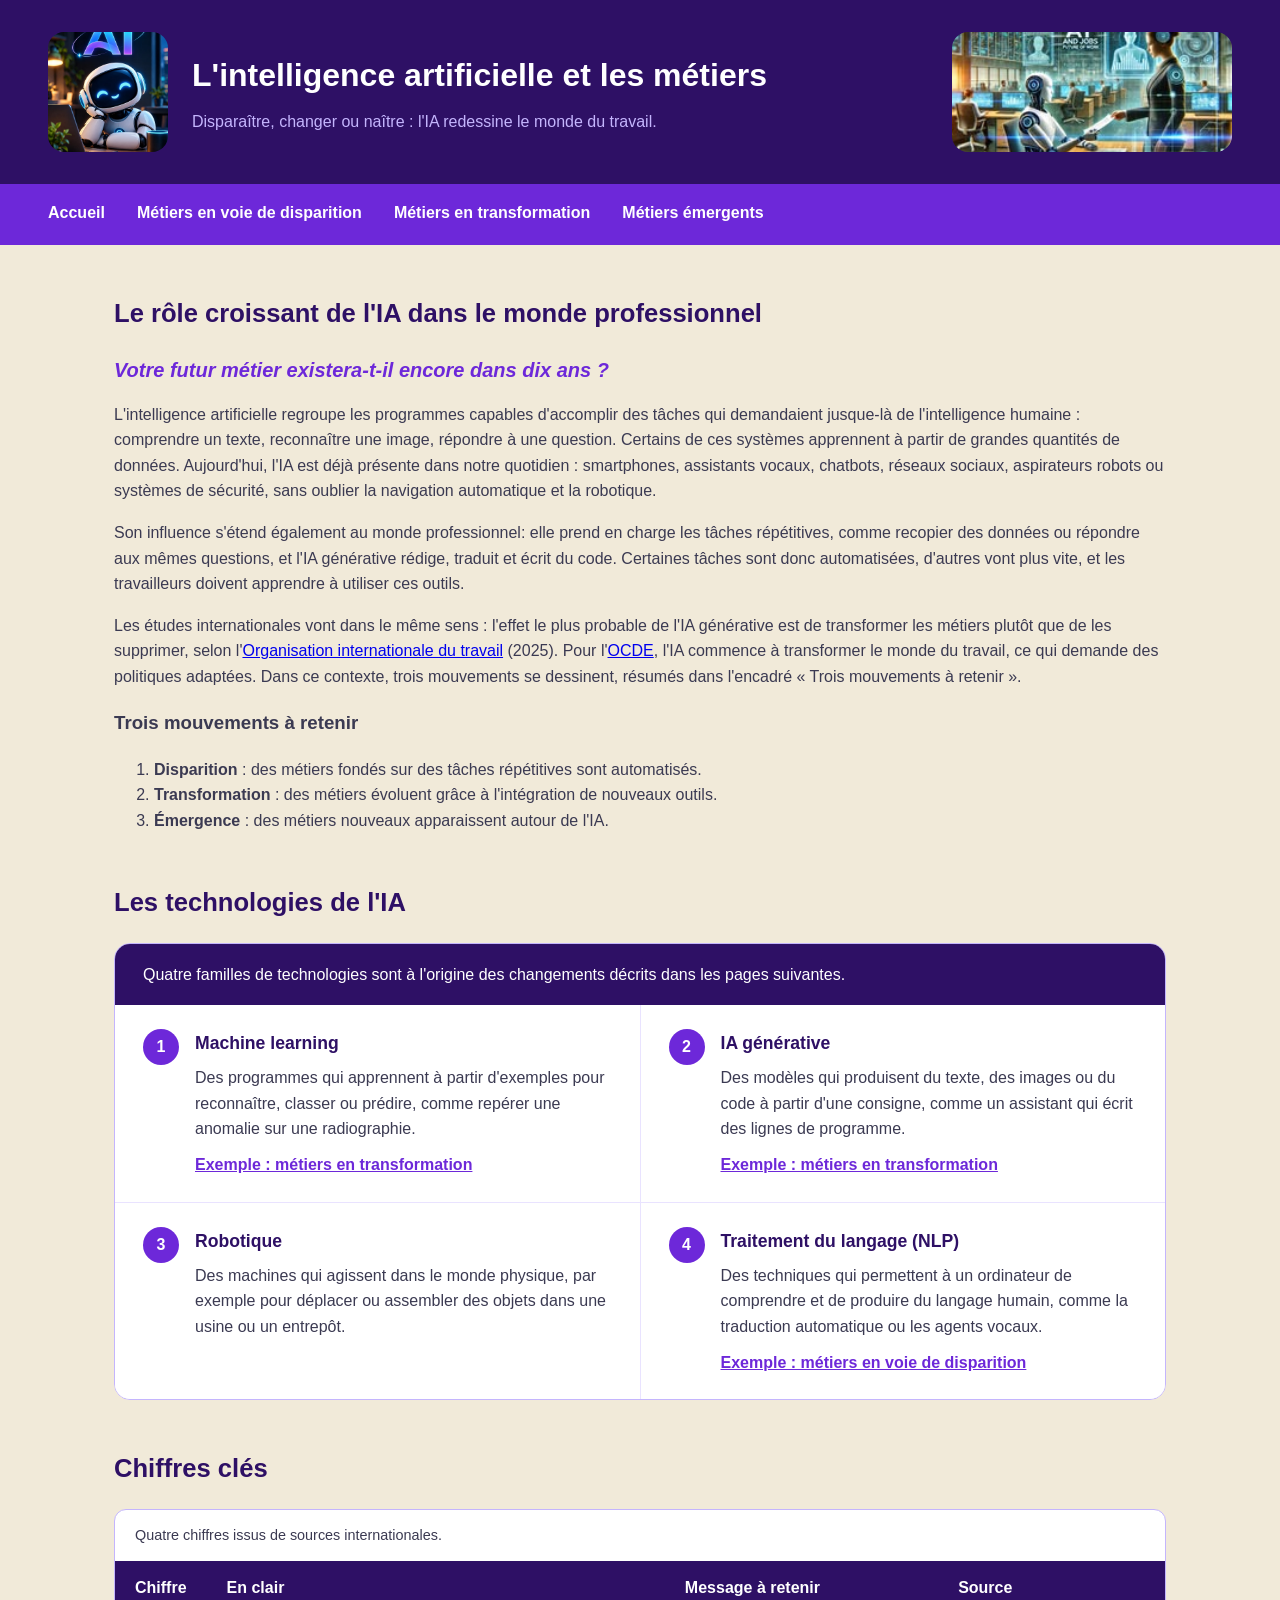
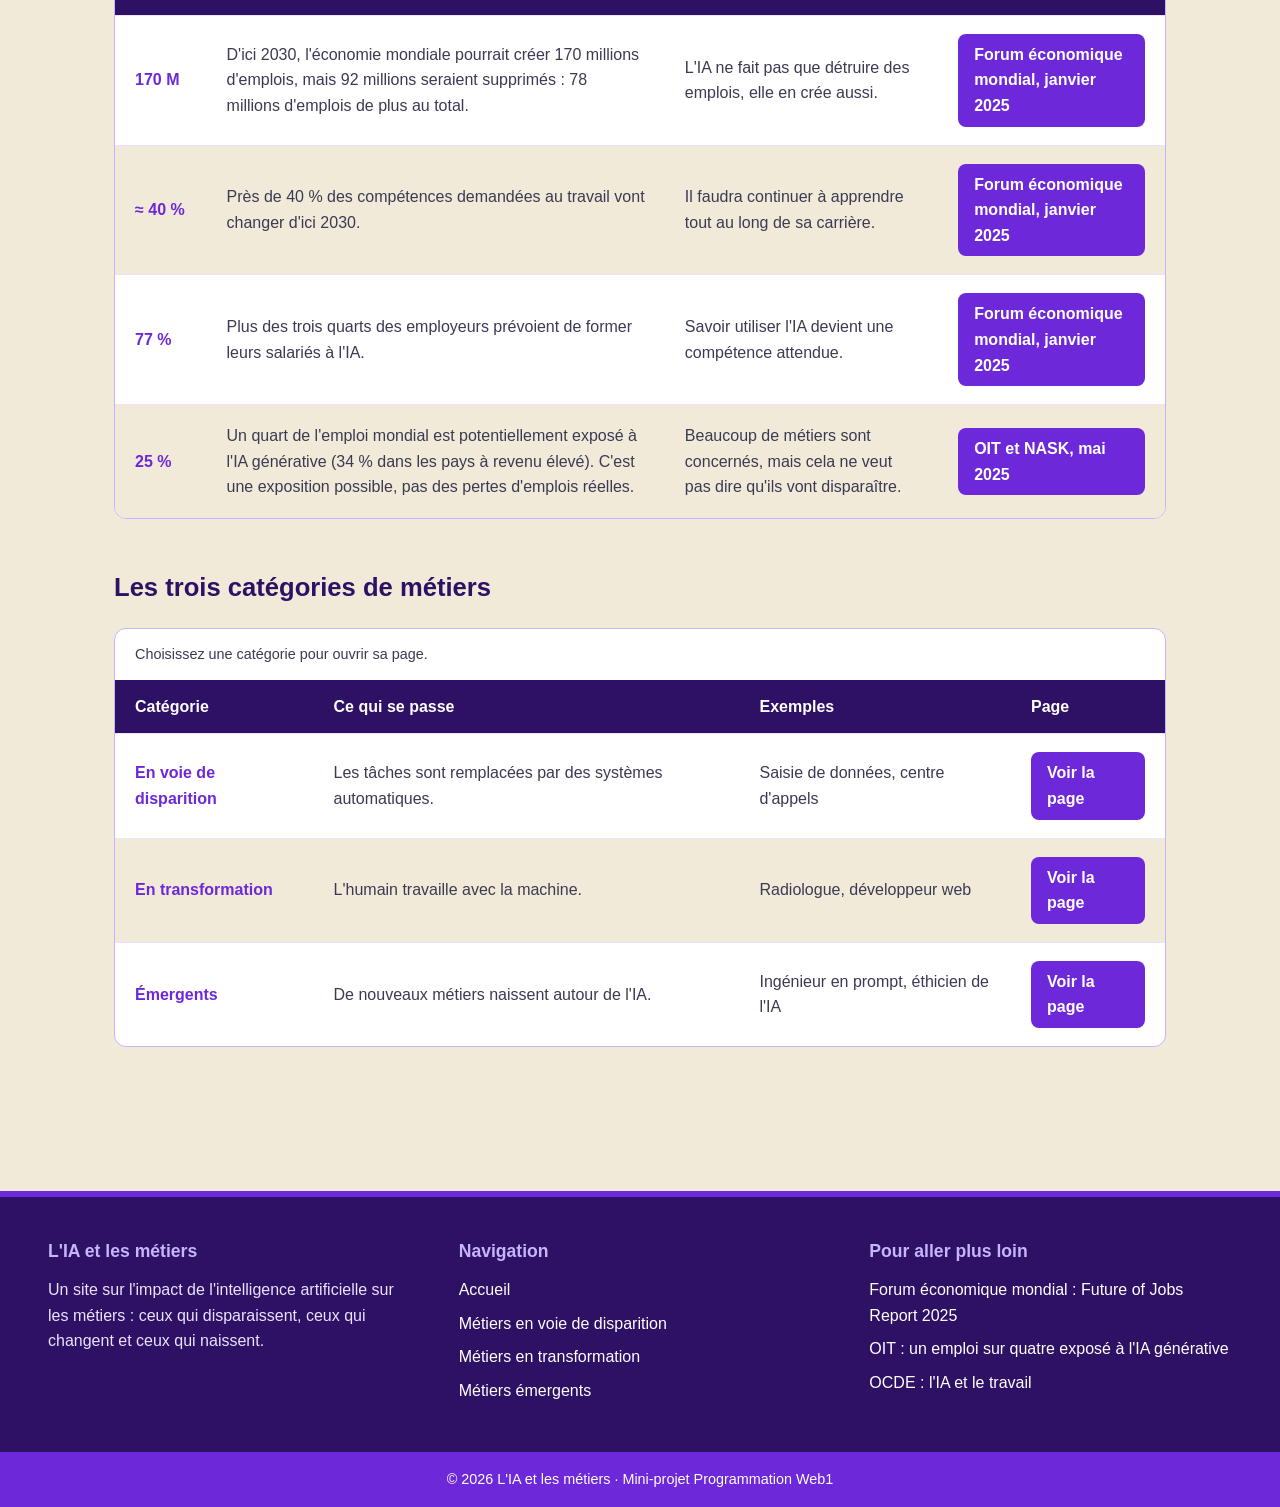
==== index.html @ a8655a33 "Pages disparition et transformation, index, CSS, images" ====
<!DOCTYPE html>
<html lang="fr">
<head>
  <meta charset="UTF-8">
  <meta name="description" content="Découvrez comment l'intelligence artificielle transforme le monde du travail : métiers menacés, métiers en évolution et nouvelles professions.">
  <meta name="viewport" content="width=device-width, initial-scale=1.0">
  <title>L'IA et les métiers</title>
  <link rel="stylesheet" href="css/accueil.css">
</head>
<body>

  <header>

    <img src="images/Next Century Gadget Concept _ The Future of AI Technology.jpeg" alt="Logo du site">
   <div>
      <h1>L'intelligence artificielle et les métiers</h1>
      <p>Disparaître, changer ou naître : l'IA redessine le monde du travail.</p>
    </div>
    <img src="images/banniere.jpeg" alt="Bannière illustrant l'IA dans le monde du travail"> 
  </header>

  <nav>
    <a href="index.html">Accueil</a>
    <a href="metiers-disparition.html">Métiers en voie de disparition</a>
    <a href="metiers-transformation.html">Métiers en transformation</a>
    <a href="metiers-emergents.html">Métiers émergents</a>
  </nav>

  <main>

    <section id="role-ia">
            <article>
        <h2>Le rôle croissant de l'IA dans le monde professionnel</h2>
        <p class="sous-titre">Votre futur métier existera-t-il encore dans dix ans ?</p>
        <p>
          L'intelligence artificielle regroupe les programmes capables d'accomplir des tâches
          qui demandaient jusque-là de l'intelligence humaine : comprendre un texte, reconnaître
          une image, répondre à une question. Certains de ces systèmes apprennent à partir de grandes quantités de données.
          Aujourd'hui, l'IA est déjà présente dans notre quotidien :
          smartphones, assistants vocaux, chatbots, réseaux sociaux, aspirateurs robots ou
          systèmes de sécurité, sans oublier la navigation automatique et la robotique.
        </p>
        <p>
          Son influence s'étend également au monde professionnel: elle prend en charge les tâches répétitives,
          comme recopier des données ou répondre aux mêmes questions, et l'IA générative rédige,
          traduit et écrit du code. Certaines tâches sont donc automatisées, d'autres vont plus
          vite, et les travailleurs doivent apprendre à utiliser ces outils.
        </p>
        <p>
          Les études internationales vont dans le même sens : l'effet le plus probable de l'IA
          générative est de transformer les métiers plutôt que de les supprimer, selon
          l'<a href="https://www.ilo.org/resource/news/one-four-jobs-risk-being-transformed-genai-new-ilo%E2%80%93nask-global-index-shows" target="_blank" rel="noopener">Organisation internationale du travail</a>
          (2025). Pour l'<a href="https://www.oecd.org/en/topics/ai-and-work.html" target="_blank" rel="noopener">OCDE</a>,
          l'IA commence à transformer le monde du travail, ce qui demande des politiques adaptées.
          Dans ce contexte, trois mouvements se dessinent, résumés dans l'encadré « Trois
          mouvements à retenir ».
        </p>
      </article>
      
      <aside>
        <h3>Trois mouvements à retenir</h3>
        <ol>
          <li><strong>Disparition</strong> : des métiers fondés sur des tâches répétitives sont automatisés.</li>
          <li><strong>Transformation</strong> : des métiers évoluent grâce à l'intégration de nouveaux outils.</li>
          <li><strong>Émergence</strong> : des métiers nouveaux apparaissent autour de l'IA.</li>
        </ol>
      </aside>
    </section>


        <section id="technologies">
      <h2>Les technologies de l'IA</h2>
      <div class="bloc-technologies">
        <p class="intro-technologies">Quatre familles de technologies sont à l'origine des changements décrits dans les pages suivantes.</p>
        <ul class="technologies">
          <li>
            <span class="numero">1</span>
            <div>
              <h3>Machine learning</h3>
              <p>Des programmes qui apprennent à partir d'exemples pour reconnaître, classer ou prédire, comme repérer une anomalie sur une radiographie.</p>
              <a href="metiers-transformation.html">Exemple : métiers en transformation</a>
            </div>
          </li>
          <li>
            <span class="numero">2</span>
            <div>
              <h3>IA générative</h3>
              <p>Des modèles qui produisent du texte, des images ou du code à partir d'une consigne, comme un assistant qui écrit des lignes de programme.</p>
              <a href="metiers-transformation.html">Exemple : métiers en transformation</a>
            </div>
          </li>
          <li>
            <span class="numero">3</span>
            <div>
              <h3>Robotique</h3>
              <p>Des machines qui agissent dans le monde physique, par exemple pour déplacer ou assembler des objets dans une usine ou un entrepôt.</p>
            </div>
          </li>
          <li>
            <span class="numero">4</span>
            <div>
              <h3>Traitement du langage (NLP)</h3>
              <p>Des techniques qui permettent à un ordinateur de comprendre et de produire du langage humain, comme la traduction automatique ou les agents vocaux.</p>
              <a href="metiers-disparition.html">Exemple : métiers en voie de disparition</a>
            </div>
          </li>
        </ul>
      </div>
    </section>

    <section id="chiffres">
      <h2>Chiffres clés</h2>
      <div class="tableau-conteneur">
        <table class="tableau-chiffres">
          <caption>Quatre chiffres issus de sources internationales.</caption>
          <thead>
            <tr>
              <th scope="col">Chiffre</th>
              <th scope="col">En clair</th>
              <th scope="col">Message à retenir</th>
              <th scope="col">Source</th>
            </tr>
          </thead>
          <tbody>
            <tr>
              <th scope="row">170 M</th>
              <td>D'ici 2030, l'économie mondiale pourrait créer 170 millions d'emplois, mais 92 millions seraient supprimés : 78 millions d'emplois de plus au total.</td>
              <td>L'IA ne fait pas que détruire des emplois, elle en crée aussi.</td>
              <td><a href="https://www.weforum.org/press/2025/01/future-of-jobs-report-2025-78-million-new-job-opportunities-by-2030-but-urgent-upskilling-needed-to-prepare-workforces/" target="_blank" rel="noopener">Forum économique mondial, janvier 2025</a></td>
            </tr>
            <tr>
              <th scope="row">≈ 40 %</th>
              <td>Près de 40 % des compétences demandées au travail vont changer d'ici 2030.</td>
              <td>Il faudra continuer à apprendre tout au long de sa carrière.</td>
              <td><a href="https://www.weforum.org/press/2025/01/future-of-jobs-report-2025-78-million-new-job-opportunities-by-2030-but-urgent-upskilling-needed-to-prepare-workforces/" target="_blank" rel="noopener">Forum économique mondial, janvier 2025</a></td>
            </tr>
            <tr>
              <th scope="row">77 %</th>
              <td>Plus des trois quarts des employeurs prévoient de former leurs salariés à l'IA.</td>
              <td>Savoir utiliser l'IA devient une compétence attendue.</td>
              <td><a href="https://www.weforum.org/press/2025/01/future-of-jobs-report-2025-78-million-new-job-opportunities-by-2030-but-urgent-upskilling-needed-to-prepare-workforces/" target="_blank" rel="noopener">Forum économique mondial, janvier 2025</a></td>
            </tr>
            <tr>
              <th scope="row">25 %</th>
              <td>Un quart de l'emploi mondial est potentiellement exposé à l'IA générative (34 % dans les pays à revenu élevé). C'est une exposition possible, pas des pertes d'emplois réelles.</td>
              <td>Beaucoup de métiers sont concernés, mais cela ne veut pas dire qu'ils vont disparaître.</td>
              <td><a href="https://www.ilo.org/resource/news/one-four-jobs-risk-being-transformed-genai-new-ilo%E2%80%93nask-global-index-shows" target="_blank" rel="noopener">OIT et NASK, mai 2025</a></td>
            </tr>
          </tbody>
        </table>
      </div>
    </section>

    <section id="categories">
      <h2>Les trois catégories de métiers</h2>
      <div class="tableau-conteneur">
        <table>
          <caption>Choisissez une catégorie pour ouvrir sa page.</caption>
          <thead>
            <tr>
              <th scope="col">Catégorie</th>
              <th scope="col">Ce qui se passe</th>
              <th scope="col">Exemples</th>
              <th scope="col">Page</th>
            </tr>
          </thead>
          <tbody>
            <tr>
              <th scope="row">En voie de disparition</th>
              <td>Les tâches sont remplacées par des systèmes automatiques.</td>
              <td>Saisie de données, centre d'appels</td>
              <td><a href="metiers-disparition.html">Voir la page</a></td>
            </tr>
            <tr>
              <th scope="row">En transformation</th>
              <td>L'humain travaille avec la machine.</td>
              <td>Radiologue, développeur web</td>
              <td><a href="metiers-transformation.html">Voir la page</a></td>
            </tr>
            <tr>
              <th scope="row">Émergents</th>
              <td>De nouveaux métiers naissent autour de l'IA.</td>
              <td>Ingénieur en prompt, éthicien de l'IA</td>
              <td><a href="metiers-emergents.html">Voir la page</a></td>
            </tr>
          </tbody>
        </table>
      </div>
    </section>

  </main>

  <footer>
    <div class="footer-contenu">

      <div class="footer-bloc">
        <h3>L'IA et les métiers</h3>
        <p>Un site sur l'impact de l'intelligence artificielle sur les métiers : ceux qui disparaissent, ceux qui changent et ceux qui naissent.</p>
      </div>

      <div class="footer-bloc">
        <h3>Navigation</h3>
        <ul>
          <li><a href="index.html">Accueil</a></li>
          <li><a href="metiers-disparition.html">Métiers en voie de disparition</a></li>
          <li><a href="metiers-transformation.html">Métiers en transformation</a></li>
          <li><a href="metiers-emergents.html">Métiers émergents</a></li>
        </ul>
      </div>

      <div class="footer-bloc">
        <h3>Pour aller plus loin</h3>
        <ul>
          <li><a href="https://www.weforum.org/press/2025/01/future-of-jobs-report-2025-78-million-new-job-opportunities-by-2030-but-urgent-upskilling-needed-to-prepare-workforces/" target="_blank" rel="noopener">Forum économique mondial : Future of Jobs Report 2025</a></li>
          <li><a href="https://www.ilo.org/resource/news/one-four-jobs-risk-being-transformed-genai-new-ilo%E2%80%93nask-global-index-shows" target="_blank" rel="noopener">OIT : un emploi sur quatre exposé à l'IA générative</a></li>
          <li><a href="https://www.oecd.org/en/topics/ai-and-work.html" target="_blank" rel="noopener">OCDE : l'IA et le travail</a></li>
        </ul>
      </div>

    </div>

    <div class="footer-bas">
      <p>© 2026 L'IA et les métiers · Mini-projet Programmation Web1</p>
    </div>
  </footer>

</body>
</html>
---- css/accueil.css ----
:root {
  --fond: #f1ead9;
  --encre: #2E1065;
  --principale: #6D28D9;
  --clair: #C4B5FD;
  --texte: #3B3A52;
}

* {
  box-sizing: border-box;
}

body {
  margin: 0;
  font-family: Arial, sans-serif;
  line-height: 1.6;
  background: var(--fond);
  color: var(--texte);
}

header {
  display: flex;
  flex-wrap: wrap;
  align-items: center;
  justify-content: space-between;
  gap: 24px;
  padding: 32px 48px;
  background: var(--encre);
  color: #ffffff;
}

header div {
  flex: 1 1 320px;
}

header h1 {
  margin: 0 0 8px;
  font-size: 2rem;
}

header p {
  margin: 0;
  color: var(--clair);
}

/* header img:first-child {
  width: 64px;
  height: 64px;
} */

header img:first-child {
  width: 120px;
  height: 120px;
  object-fit: cover;
  border-radius: 16px;
}

header img:last-child {
  width: 280px;
  max-width: 100%;
  height: 120px;
  object-fit: cover;
  border-radius: 16px;
}

nav {
  display: flex;
  flex-wrap: wrap;
  gap: 8px 32px;
  padding: 0 48px;
  background: var(--principale);
}

nav a {
  padding: 16px 0;
  color: #ffffff;
  text-decoration: none;
  font-weight: bold;
  border-bottom: 3px solid transparent;
}

nav a:hover {
  border-bottom-color: #ffffff;
}

footer {
  margin-top: 48px;
  background: var(--encre);
  color: #ffffff;
  border-top: 6px solid var(--principale);
}

.footer-contenu {
  display: flex;
  flex-wrap: wrap;
  gap: 32px 48px;
  padding: 40px 48px;
}

.footer-bloc {
  flex: 1 1 240px;
}

footer h3 {
  margin: 0 0 12px;
  font-size: 1.1rem;
  color: var(--clair);
}

footer p {
  margin: 0;
  color: #e9e3ff;
}

footer ul {
  margin: 0;
  padding: 0;
  list-style: none;
}

footer li {
  margin-bottom: 8px;
}

footer a {
  color: #ffffff;
  text-decoration: none;
}

footer a:hover {
  color: var(--clair);
  text-decoration: underline;
}

.footer-bas {
  padding: 16px 48px;
  background: var(--principale);
  text-align: center;
  font-size: 0.9rem;
}

.footer-bas p {
  color: #ffffff;
}

main {
  max-width: 1100px;
  margin: 0 auto;
  padding: 48px 24px;
}

section {
  margin-bottom: 48px;
}

section h2 {
  margin: 0 0 20px;
  font-size: 1.6rem;
  color: var(--encre);
}

.tableau-conteneur {
  overflow-x: auto;
  background: #ffffff;
  border: 1px solid var(--clair);
  border-radius: 12px;
}

table {
  width: 100%;
  min-width: 680px;
  border-collapse: collapse;
  text-align: left;
}

caption {
  padding: 14px 20px;
  text-align: left;
  font-size: 0.9rem;
}

thead th {
  padding: 14px 20px;
  background: var(--encre);
  color: #ffffff;
}

tbody th,
tbody td {
  padding: 18px 20px;
  border-top: 1px solid #e9e3ff;
}

tbody th {
  color: var(--principale);
}

tbody tr:nth-child(even) {
  background: var(--fond);
}

tbody tr:hover {
  background: #f0e7ff;
}

tbody td a {
  display: inline-block;
  padding: 8px 16px;
  background: var(--principale);
  color: #ffffff;
  text-decoration: none;
  font-weight: bold;
  border-radius: 8px;
}

tbody td a:hover {
  background: var(--encre);
}

.bloc-technologies {
  overflow: hidden;
  background: #ffffff;
  border: 1px solid var(--clair);
  border-radius: 16px;
}

.intro-technologies {
  margin: 0;
  padding: 18px 28px;
  background: var(--encre);
  color: #ffffff;
}

.technologies {
  display: flex;
  flex-wrap: wrap;
  gap: 1px;
  margin: 0;
  padding: 0;
  list-style: none;
  background: #e9e3ff;
}

.technologies li {
  flex: 1 1 calc(50% - 1px);
  min-width: 260px;
  display: flex;
  gap: 16px;
  padding: 24px 28px;
  background: #ffffff;
  transition: background 0.2s;
}

.technologies li:hover {
  background: #faf7ff;
}

.numero {
  flex: none;
  width: 36px;
  height: 36px;
  display: flex;
  align-items: center;
  justify-content: center;
  background: var(--principale);
  color: #ffffff;
  font-weight: bold;
  border-radius: 50%;
}

.technologies h3 {
  margin: 0 0 8px;
  font-size: 1.1rem;
  color: var(--encre);
}

.technologies p {
  margin: 0 0 10px;
}

.technologies a {
  color: var(--principale);
  font-weight: bold;
}
.sous-titre {
  margin: 0 0 16px;
  font-size: 1.25rem;
  font-weight: bold;
  font-style: italic;
  color: var(--principale);
}
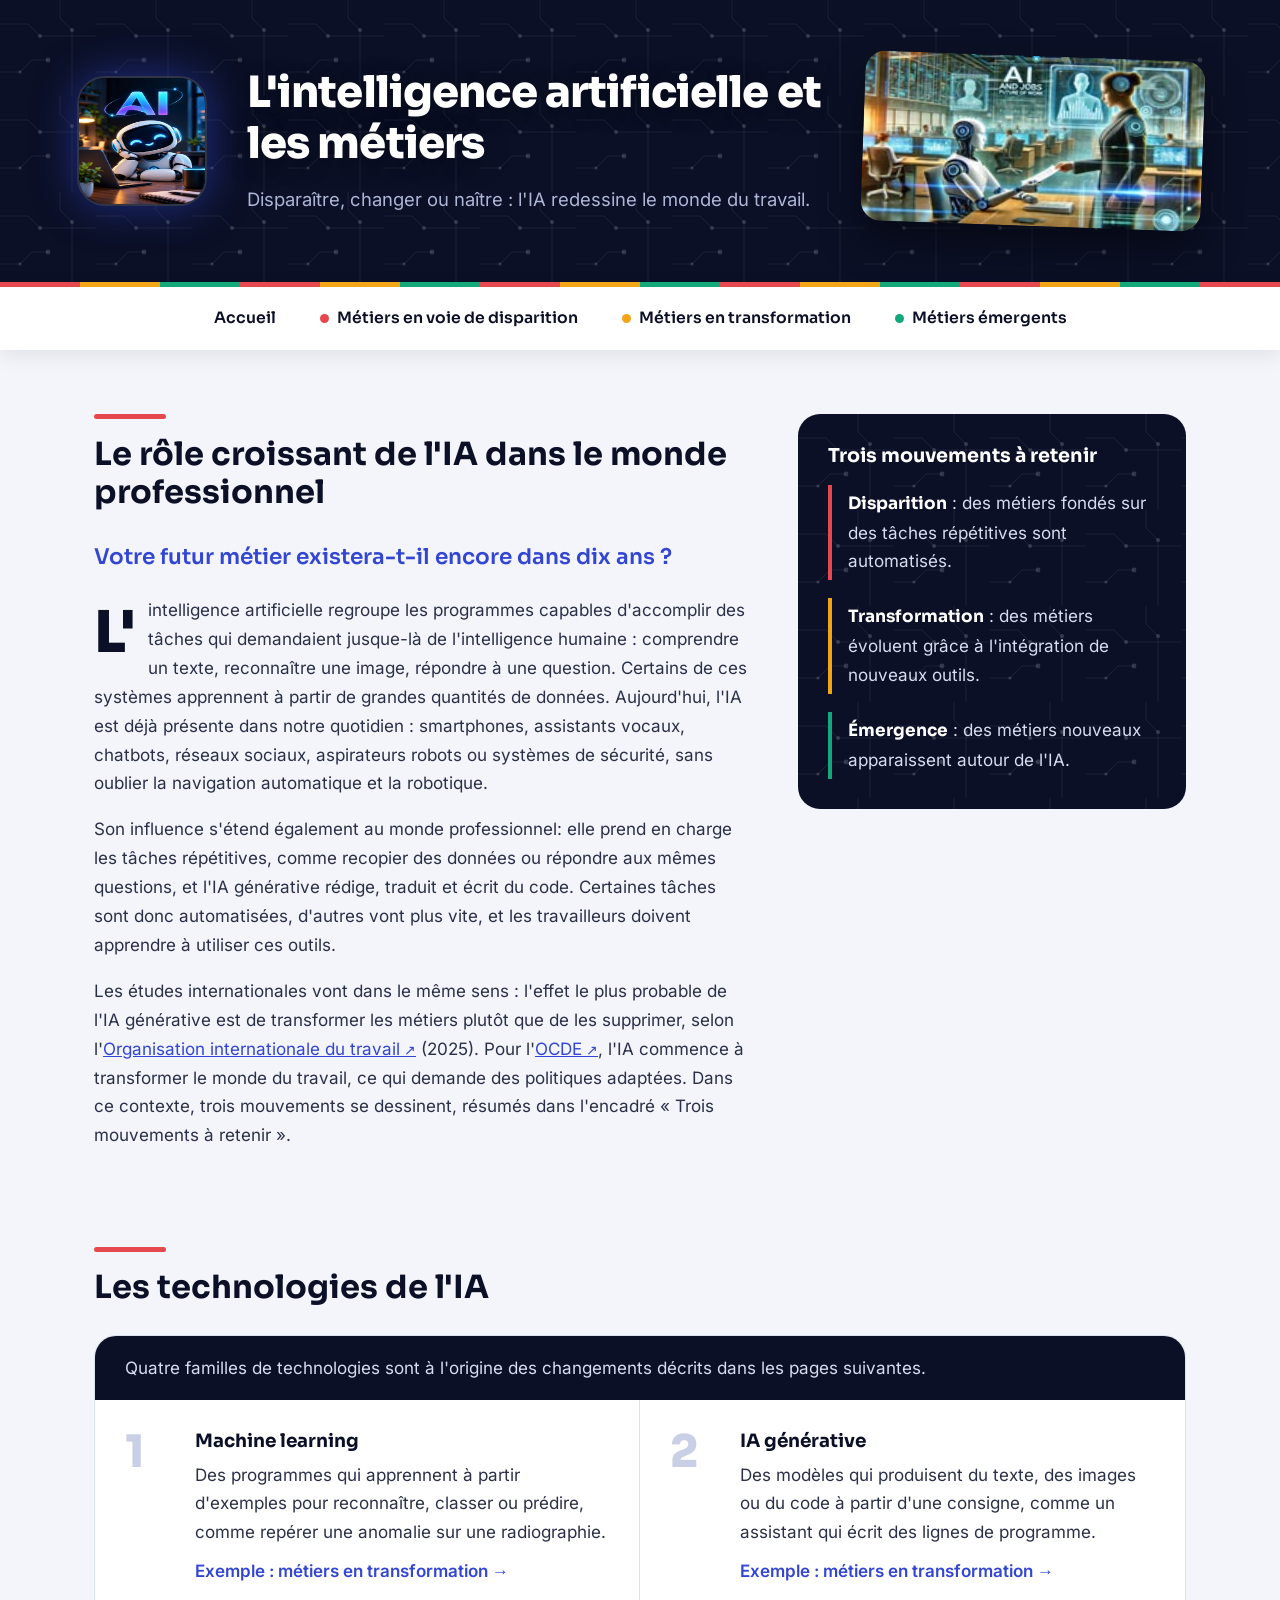
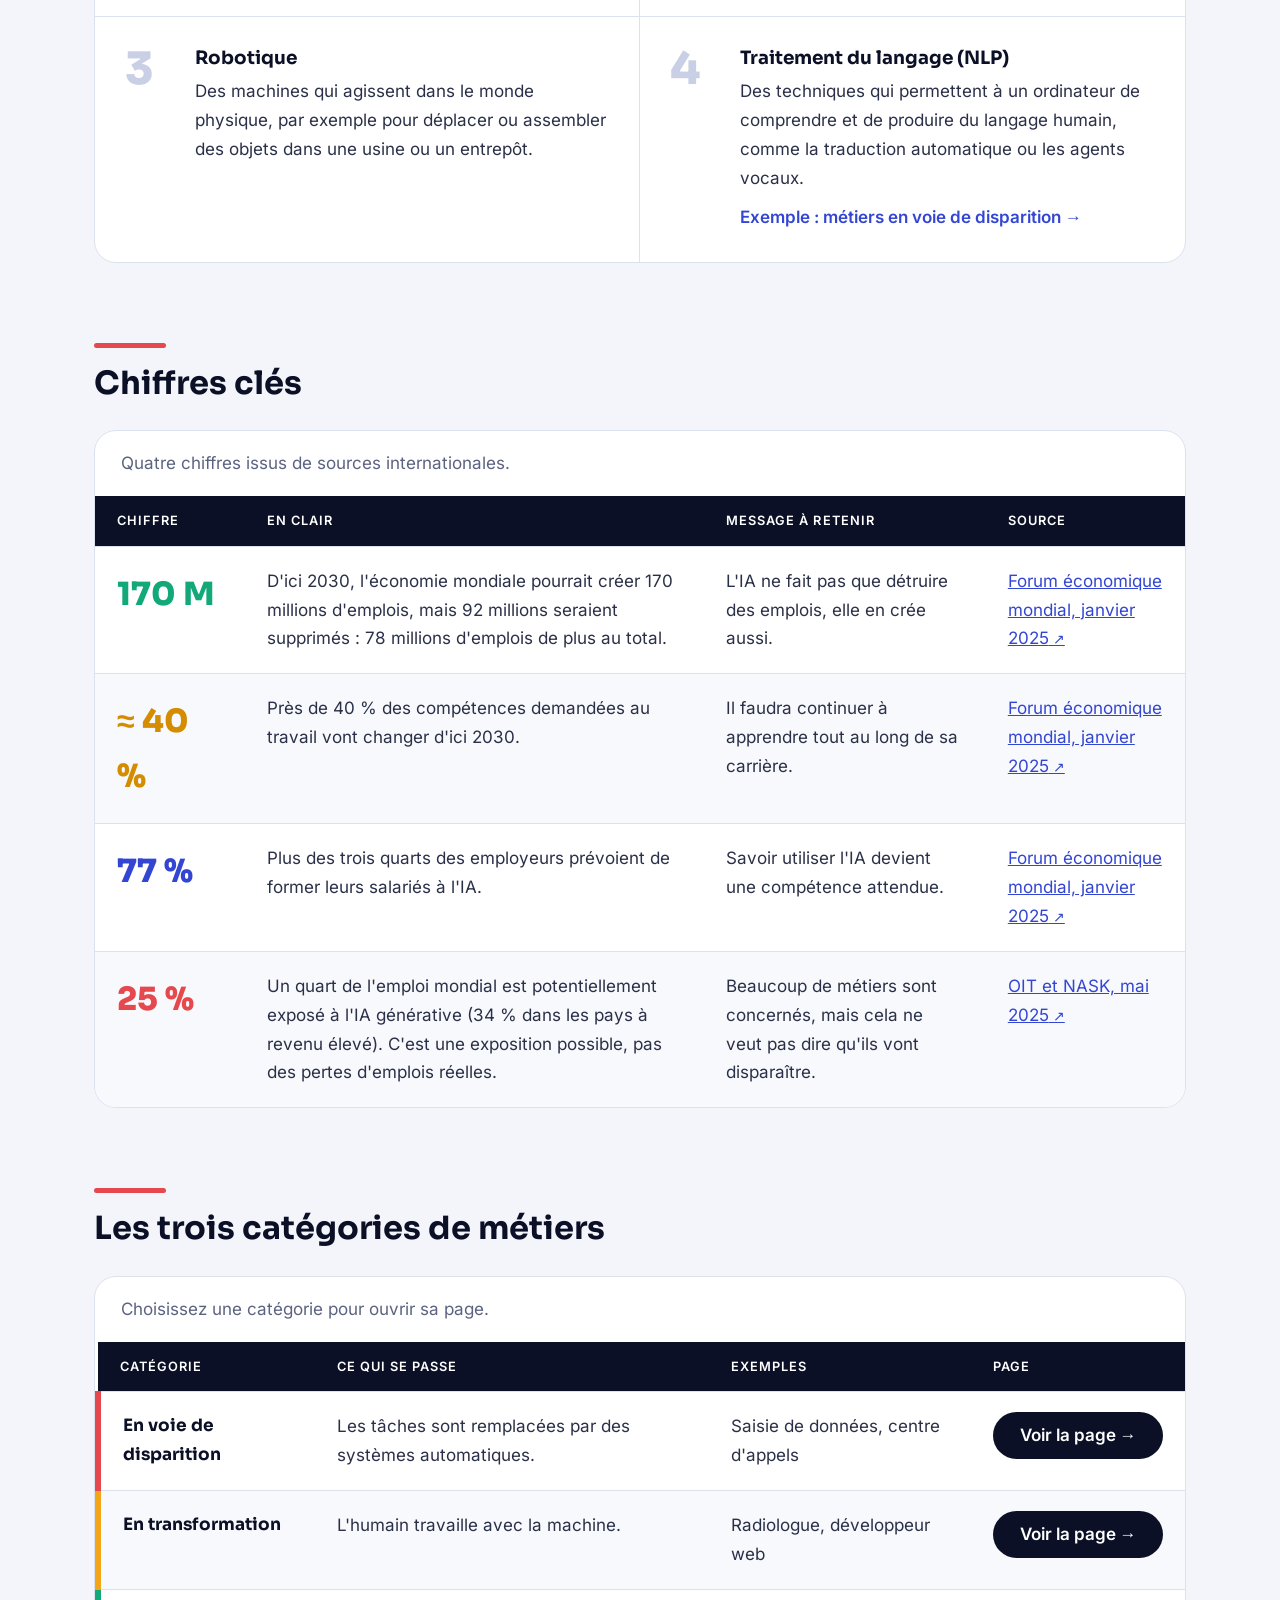
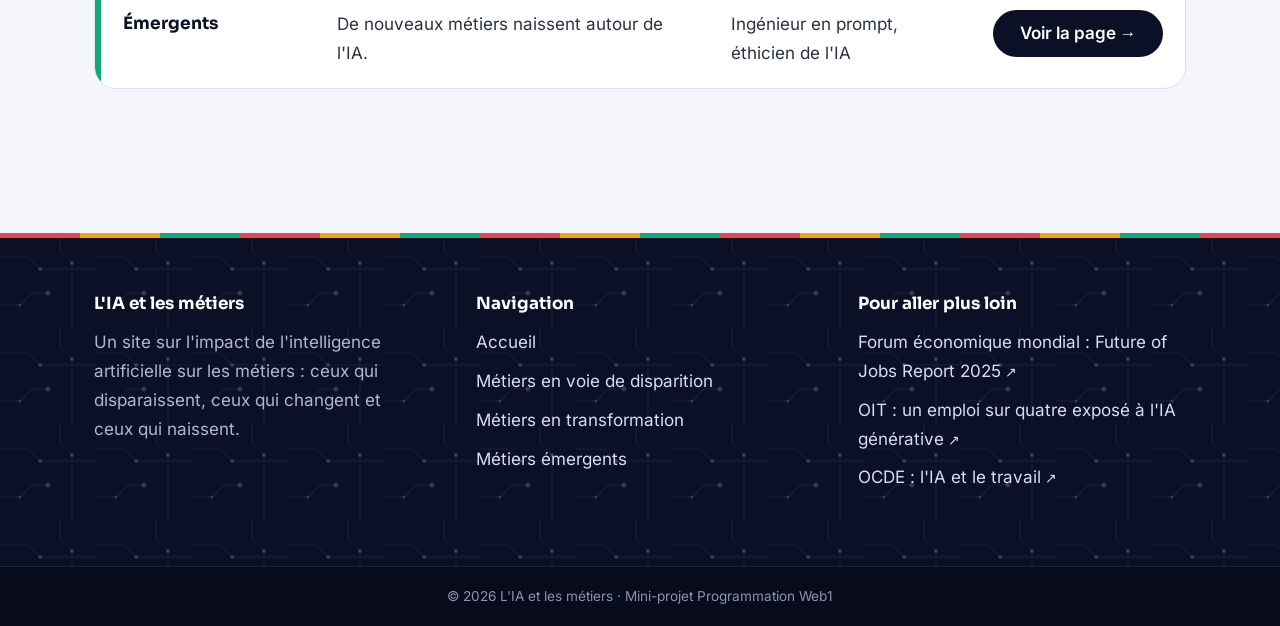
==== commit c8a0c373: "Code limité au cours : suppression des balises et attributs hors cours" ====
--- a/index.html
+++ b/index.html
@@ -26,7 +26,7 @@
     <a href="metiers-emergents.html">Métiers émergents</a>
   </nav>
 
-  <main>
+  <div class="contenu">
 
     <section id="role-ia">
             <article>
@@ -49,8 +49,8 @@
         <p>
           Les études internationales vont dans le même sens : l'effet le plus probable de l'IA
           générative est de transformer les métiers plutôt que de les supprimer, selon
-          l'<a href="https://www.ilo.org/resource/news/one-four-jobs-risk-being-transformed-genai-new-ilo%E2%80%93nask-global-index-shows" target="_blank" rel="noopener">Organisation internationale du travail</a>
-          (2025). Pour l'<a href="https://www.oecd.org/en/topics/ai-and-work.html" target="_blank" rel="noopener">OCDE</a>,
+          l'<a href="https://www.ilo.org/resource/news/one-four-jobs-risk-being-transformed-genai-new-ilo%E2%80%93nask-global-index-shows" target="_blank">Organisation internationale du travail</a>
+          (2025). Pour l'<a href="https://www.oecd.org/en/topics/ai-and-work.html" target="_blank">OCDE</a>,
           l'IA commence à transformer le monde du travail, ce qui demande des politiques adaptées.
           Dans ce contexte, trois mouvements se dessinent, résumés dans l'encadré « Trois
           mouvements à retenir ».
@@ -115,36 +115,36 @@
           <caption>Quatre chiffres issus de sources internationales.</caption>
           <thead>
             <tr>
-              <th scope="col">Chiffre</th>
-              <th scope="col">En clair</th>
-              <th scope="col">Message à retenir</th>
-              <th scope="col">Source</th>
+              <th>Chiffre</th>
+              <th>En clair</th>
+              <th>Message à retenir</th>
+              <th>Source</th>
             </tr>
           </thead>
           <tbody>
             <tr>
-              <th scope="row">170 M</th>
+              <th>170 M</th>
               <td>D'ici 2030, l'économie mondiale pourrait créer 170 millions d'emplois, mais 92 millions seraient supprimés : 78 millions d'emplois de plus au total.</td>
               <td>L'IA ne fait pas que détruire des emplois, elle en crée aussi.</td>
-              <td><a href="https://www.weforum.org/press/2025/01/future-of-jobs-report-2025-78-million-new-job-opportunities-by-2030-but-urgent-upskilling-needed-to-prepare-workforces/" target="_blank" rel="noopener">Forum économique mondial, janvier 2025</a></td>
-            </tr>
-            <tr>
-              <th scope="row">≈ 40 %</th>
+              <td><a href="https://www.weforum.org/press/2025/01/future-of-jobs-report-2025-78-million-new-job-opportunities-by-2030-but-urgent-upskilling-needed-to-prepare-workforces/" target="_blank">Forum économique mondial, janvier 2025</a></td>
+            </tr>
+            <tr>
+              <th>≈ 40 %</th>
               <td>Près de 40 % des compétences demandées au travail vont changer d'ici 2030.</td>
               <td>Il faudra continuer à apprendre tout au long de sa carrière.</td>
-              <td><a href="https://www.weforum.org/press/2025/01/future-of-jobs-report-2025-78-million-new-job-opportunities-by-2030-but-urgent-upskilling-needed-to-prepare-workforces/" target="_blank" rel="noopener">Forum économique mondial, janvier 2025</a></td>
-            </tr>
-            <tr>
-              <th scope="row">77 %</th>
+              <td><a href="https://www.weforum.org/press/2025/01/future-of-jobs-report-2025-78-million-new-job-opportunities-by-2030-but-urgent-upskilling-needed-to-prepare-workforces/" target="_blank">Forum économique mondial, janvier 2025</a></td>
+            </tr>
+            <tr>
+              <th>77 %</th>
               <td>Plus des trois quarts des employeurs prévoient de former leurs salariés à l'IA.</td>
               <td>Savoir utiliser l'IA devient une compétence attendue.</td>
-              <td><a href="https://www.weforum.org/press/2025/01/future-of-jobs-report-2025-78-million-new-job-opportunities-by-2030-but-urgent-upskilling-needed-to-prepare-workforces/" target="_blank" rel="noopener">Forum économique mondial, janvier 2025</a></td>
-            </tr>
-            <tr>
-              <th scope="row">25 %</th>
+              <td><a href="https://www.weforum.org/press/2025/01/future-of-jobs-report-2025-78-million-new-job-opportunities-by-2030-but-urgent-upskilling-needed-to-prepare-workforces/" target="_blank">Forum économique mondial, janvier 2025</a></td>
+            </tr>
+            <tr>
+              <th>25 %</th>
               <td>Un quart de l'emploi mondial est potentiellement exposé à l'IA générative (34 % dans les pays à revenu élevé). C'est une exposition possible, pas des pertes d'emplois réelles.</td>
               <td>Beaucoup de métiers sont concernés, mais cela ne veut pas dire qu'ils vont disparaître.</td>
-              <td><a href="https://www.ilo.org/resource/news/one-four-jobs-risk-being-transformed-genai-new-ilo%E2%80%93nask-global-index-shows" target="_blank" rel="noopener">OIT et NASK, mai 2025</a></td>
+              <td><a href="https://www.ilo.org/resource/news/one-four-jobs-risk-being-transformed-genai-new-ilo%E2%80%93nask-global-index-shows" target="_blank">OIT et NASK, mai 2025</a></td>
             </tr>
           </tbody>
         </table>
@@ -158,27 +158,27 @@
           <caption>Choisissez une catégorie pour ouvrir sa page.</caption>
           <thead>
             <tr>
-              <th scope="col">Catégorie</th>
-              <th scope="col">Ce qui se passe</th>
-              <th scope="col">Exemples</th>
-              <th scope="col">Page</th>
+              <th>Catégorie</th>
+              <th>Ce qui se passe</th>
+              <th>Exemples</th>
+              <th>Page</th>
             </tr>
           </thead>
           <tbody>
             <tr>
-              <th scope="row">En voie de disparition</th>
+              <th>En voie de disparition</th>
               <td>Les tâches sont remplacées par des systèmes automatiques.</td>
               <td>Saisie de données, centre d'appels</td>
               <td><a href="metiers-disparition.html">Voir la page</a></td>
             </tr>
             <tr>
-              <th scope="row">En transformation</th>
+              <th>En transformation</th>
               <td>L'humain travaille avec la machine.</td>
               <td>Radiologue, développeur web</td>
               <td><a href="metiers-transformation.html">Voir la page</a></td>
             </tr>
             <tr>
-              <th scope="row">Émergents</th>
+              <th>Émergents</th>
               <td>De nouveaux métiers naissent autour de l'IA.</td>
               <td>Ingénieur en prompt, éthicien de l'IA</td>
               <td><a href="metiers-emergents.html">Voir la page</a></td>
@@ -188,7 +188,7 @@
       </div>
     </section>
 
-  </main>
+  </div>
 
   <footer>
     <div class="footer-contenu">
@@ -211,9 +211,9 @@
       <div class="footer-bloc">
         <h3>Pour aller plus loin</h3>
         <ul>
-          <li><a href="https://www.weforum.org/press/2025/01/future-of-jobs-report-2025-78-million-new-job-opportunities-by-2030-but-urgent-upskilling-needed-to-prepare-workforces/" target="_blank" rel="noopener">Forum économique mondial : Future of Jobs Report 2025</a></li>
-          <li><a href="https://www.ilo.org/resource/news/one-four-jobs-risk-being-transformed-genai-new-ilo%E2%80%93nask-global-index-shows" target="_blank" rel="noopener">OIT : un emploi sur quatre exposé à l'IA générative</a></li>
-          <li><a href="https://www.oecd.org/en/topics/ai-and-work.html" target="_blank" rel="noopener">OCDE : l'IA et le travail</a></li>
+          <li><a href="https://www.weforum.org/press/2025/01/future-of-jobs-report-2025-78-million-new-job-opportunities-by-2030-but-urgent-upskilling-needed-to-prepare-workforces/" target="_blank">Forum économique mondial : Future of Jobs Report 2025</a></li>
+          <li><a href="https://www.ilo.org/resource/news/one-four-jobs-risk-being-transformed-genai-new-ilo%E2%80%93nask-global-index-shows" target="_blank">OIT : un emploi sur quatre exposé à l'IA générative</a></li>
+          <li><a href="https://www.oecd.org/en/topics/ai-and-work.html" target="_blank">OCDE : l'IA et le travail</a></li>
         </ul>
       </div>
 
--- a/css/accueil.css
+++ b/css/accueil.css
@@ -1,115 +1,511 @@
-:root {
-  --fond: #f1ead9;
-  --encre: #2E1065;
-  --principale: #6D28D9;
-  --clair: #C4B5FD;
-  --texte: #3B3A52;
-}
-
+/* =========================================================
+   accueil.css : feuille de style de la page d'accueil
+   Thème « Signal » : bleu nuit + trois couleurs de catégorie
+   rouge = disparition, ambre = transformation, vert = émergents
+   ========================================================= */
+
+/* ===== Polices (@font-face, fichiers dans le dossier fonts) ===== */
+@font-face {
+  font-family: 'Sora';
+  src: url(../fonts/sora-700.woff2);
+  font-weight: 700;
+}
+
+@font-face {
+  font-family: 'Sora';
+  src: url(../fonts/sora-800.woff2);
+  font-weight: 800;
+}
+
+@font-face {
+  font-family: 'Sora';
+  src: url(../fonts/sora-600.woff2);
+  font-weight: 600;
+}
+
+@font-face {
+  font-family: 'Inter';
+  src: url(../fonts/inter-400.woff2);
+  font-weight: 400;
+}
+
+@font-face {
+  font-family: 'Inter';
+  src: url(../fonts/inter-600.woff2);
+  font-weight: 600;
+}
+
+/* ===== Base ===== */
 * {
   box-sizing: border-box;
 }
 
 body {
   margin: 0;
-  font-family: Arial, sans-serif;
-  line-height: 1.6;
-  background: var(--fond);
-  color: var(--texte);
-}
-
+  font-family: 'Inter', Arial, sans-serif;
+  font-size: 17px;
+  line-height: 1.7;
+  background-color: #F3F5FA;
+  color: #2A3048;
+}
+
+h1, h2, h3 {
+  font-family: 'Sora', Arial, sans-serif;
+  line-height: 1.2;
+}
+
+a {
+  color: #3346D3;
+}
+
+a:hover {
+  color: #0B1026;
+}
+
+/* Petite flèche après chaque lien externe (sélecteur d'attribut) */
+a[target="_blank"]::after {
+  content: " ↗";
+  font-size: 0.8em;
+}
+
+/* ===== Header : bannière bleu nuit avec motif de circuit ===== */
 header {
   display: flex;
-  flex-wrap: wrap;
   align-items: center;
   justify-content: space-between;
-  gap: 24px;
-  padding: 32px 48px;
-  background: var(--encre);
-  color: #ffffff;
-}
-
-header div {
-  flex: 1 1 320px;
+  padding: 56px 6%;
+  background-color: #0B1026;
+  background-image: url(../images/motif-circuit.svg);
+  background-repeat: repeat;
+  color: #ffffff;
+}
+
+/* Le logo : premier enfant du header, il « flotte » */
+header > img:first-child {
+  width: 130px;
+  height: 130px;
+  border: 2px solid rgba(255, 255, 255, 0.15);
+  border-radius: 28px;
+  box-shadow: 0 0 40px rgba(51, 70, 211, 0.55);
+  animation: flotter 4s ease-in-out infinite;
+}
+
+header > div {
+  flex: 1;
+  margin: 0 40px;
 }
 
 header h1 {
-  margin: 0 0 8px;
-  font-size: 2rem;
+  margin: 0 0 14px;
+  font-size: 2.7rem;
+  font-weight: 800;
+  letter-spacing: -0.02em;
+  text-shadow: 0 4px 24px rgba(0, 0, 0, 0.4);
 }
 
 header p {
   margin: 0;
-  color: var(--clair);
-}
-
-/* header img:first-child {
-  width: 64px;
-  height: 64px;
-} */
-
-header img:first-child {
-  width: 120px;
-  height: 120px;
-  object-fit: cover;
-  border-radius: 16px;
-}
-
-header img:last-child {
-  width: 280px;
-  max-width: 100%;
-  height: 120px;
-  object-fit: cover;
-  border-radius: 16px;
-}
-
+  font-size: 1.15rem;
+  color: #AEB6D6;
+}
+
+/* La bannière : dernier enfant du header, légèrement penchée */
+header > img:last-child {
+  width: 340px;
+  height: 170px;
+  border-radius: 20px;
+  box-shadow: 0 20px 40px rgba(0, 0, 0, 0.45);
+  transform: rotate(2deg);
+  transition: transform 0.4s;
+}
+
+header > img:last-child:hover {
+  transform: rotate(0deg) scale(1.04);
+}
+
+/* ===== Menu : collé en haut, bande tricolore « signal » ===== */
 nav {
+  position: sticky;
+  top: 0;
+  z-index: 10;
   display: flex;
   flex-wrap: wrap;
-  gap: 8px 32px;
-  padding: 0 48px;
-  background: var(--principale);
+  justify-content: center;
+  padding: 5px 6% 0;
+  background-color: #ffffff;
+  background-image: url(../images/bande-signal.svg);
+  background-repeat: repeat-x;
+  background-position: top left;
+  box-shadow: 0 6px 20px rgba(11, 16, 38, 0.08);
 }
 
 nav a {
-  padding: 16px 0;
-  color: #ffffff;
+  position: relative;
+  margin: 0 22px;
+  padding: 18px 0;
+  font-family: 'Sora', Arial, sans-serif;
+  font-weight: 600;
+  font-size: 0.98rem;
+  color: #0B1026;
   text-decoration: none;
-  font-weight: bold;
-  border-bottom: 3px solid transparent;
-}
-
-nav a:hover {
-  border-bottom-color: #ffffff;
-}
-
+}
+
+/* Pastille de couleur devant les 3 catégories */
+nav a:nth-child(n+2)::before {
+  content: "";
+  display: inline-block;
+  width: 9px;
+  height: 9px;
+  margin-right: 8px;
+  border-radius: 50%;
+}
+
+nav a:nth-child(2)::before { background-color: #E5484D; }
+nav a:nth-child(3)::before { background-color: #F2A516; }
+nav a:nth-child(4)::before { background-color: #12A87A; }
+
+/* Soulignement qui se déroule au survol */
+nav a::after {
+  content: "";
+  position: absolute;
+  left: 0;
+  bottom: 10px;
+  width: 0;
+  height: 3px;
+  border-radius: 3px;
+  background-color: #0B1026;
+  transition: width 0.3s;
+}
+
+nav a:nth-child(2)::after { background-color: #E5484D; }
+nav a:nth-child(3)::after { background-color: #F2A516; }
+nav a:nth-child(4)::after { background-color: #12A87A; }
+
+nav a:hover::after {
+  width: 100%;
+}
+
+/* ===== Contenu principal ===== */
+.contenu {
+  max-width: 1140px;
+  margin: 0 auto;
+  padding: 64px 24px;
+}
+
+.contenu > section {
+  margin-bottom: 80px;
+  animation: apparition 0.8s ease both;
+}
+
+section h2 {
+  margin: 0 0 28px;
+  font-size: 2rem;
+  font-weight: 700;
+  color: #0B1026;
+}
+
+/* Petite barre tricolore au-dessus de chaque titre de section */
+section h2::before {
+  content: "";
+  display: block;
+  width: 72px;
+  height: 5px;
+  margin-bottom: 16px;
+  border-radius: 3px;
+  background-image: url(../images/bande-signal.svg);
+}
+
+/* ===== Section 1 : le rôle de l'IA (article + aside) ===== */
+#role-ia {
+  display: flex;
+  align-items: flex-start;
+}
+
+#role-ia article {
+  flex: 2;
+}
+
+#role-ia aside {
+  flex: 1;
+  position: sticky;
+  top: 90px;
+  margin-left: 48px;
+  padding: 30px;
+  border-radius: 22px;
+  background-color: #0B1026;
+  background-image: url(../images/motif-circuit.svg);
+  color: #ffffff;
+}
+
+.sous-titre {
+  margin: 0 0 20px;
+  font-family: 'Sora', Arial, sans-serif;
+  font-size: 1.35rem;
+  font-weight: 600;
+  color: #3346D3;
+}
+
+/* Lettrine sur le premier paragraphe après le sous-titre */
+.sous-titre + p::first-letter {
+  float: left;
+  margin: 8px 12px 0 0;
+  font-family: 'Sora', Arial, sans-serif;
+  font-size: 3.6rem;
+  font-weight: 800;
+  line-height: 1;
+  color: #0B1026;
+}
+
+#role-ia aside h3 {
+  margin: 0 0 18px;
+  font-size: 1.2rem;
+}
+
+#role-ia aside ol {
+  margin: 0;
+  padding: 0;
+  list-style: none;
+}
+
+#role-ia aside li {
+  padding: 4px 0 4px 16px;
+  border-left: 4px solid #ffffff;
+  color: #D7DCF0;
+}
+
+#role-ia aside li + li {
+  margin-top: 18px;
+}
+
+#role-ia aside li:nth-child(1) { border-left-color: #E5484D; }
+#role-ia aside li:nth-child(2) { border-left-color: #F2A516; }
+#role-ia aside li:nth-child(3) { border-left-color: #12A87A; }
+
+#role-ia aside strong {
+  font-family: 'Sora', Arial, sans-serif;
+  color: #ffffff;
+}
+
+/* ===== Section 2 : les technologies (Flexbox 2 x 2) ===== */
+.bloc-technologies {
+  overflow: hidden;
+  border: 1px solid #DCE1EE;
+  border-radius: 22px;
+  background-color: #ffffff;
+}
+
+.intro-technologies {
+  margin: 0;
+  padding: 18px 30px;
+  background-color: #0B1026;
+  color: #D7DCF0;
+}
+
+.technologies {
+  display: flex;
+  flex-wrap: wrap;
+  margin: 0;
+  padding: 0;
+  list-style: none;
+}
+
+.technologies li {
+  display: flex;
+  align-items: flex-start;
+  width: 50%;
+  padding: 30px;
+  border-bottom: 1px solid #DCE1EE;
+  transition: background-color 0.3s;
+}
+
+.technologies li:nth-child(odd) {
+  border-right: 1px solid #DCE1EE;
+}
+
+.technologies li:nth-child(3),
+.technologies li:nth-child(4) {
+  border-bottom: none;
+}
+
+.technologies li:hover {
+  background-color: #F3F5FA;
+}
+
+/* Le grand numéro gris qui devient bleu nuit au survol */
+.numero {
+  min-width: 70px;
+  font-family: 'Sora', Arial, sans-serif;
+  font-size: 2.8rem;
+  font-weight: 800;
+  line-height: 1;
+  color: #C9D0E6;
+  transition: color 0.3s;
+}
+
+.technologies li:hover .numero {
+  color: #0B1026;
+}
+
+.technologies h3 {
+  margin: 0 0 8px;
+  font-size: 1.15rem;
+  color: #0B1026;
+}
+
+.technologies p {
+  margin: 0 0 10px;
+}
+
+.technologies a {
+  font-weight: 600;
+  text-decoration: none;
+}
+
+.technologies a::after {
+  content: " →";
+}
+
+/* ===== Tableaux (sections 3 et 4) ===== */
+.tableau-conteneur {
+  overflow: auto;
+  border: 1px solid #DCE1EE;
+  border-radius: 22px;
+  background-color: #ffffff;
+}
+
+table {
+  width: 100%;
+  min-width: 700px;
+  border-collapse: collapse;
+  text-align: left;
+}
+
+caption {
+  padding: 18px 26px;
+  text-align: left;
+  color: #5B6380;
+}
+
+thead th {
+  padding: 14px 22px;
+  background-color: #0B1026;
+  color: #ffffff;
+  font-size: 0.8rem;
+  font-weight: 600;
+  text-transform: uppercase;
+  letter-spacing: 0.08em;
+}
+
+tbody th,
+tbody td {
+  padding: 20px 22px;
+  border-top: 1px solid #DCE1EE;
+  vertical-align: top;
+}
+
+tbody tr {
+  transition: background-color 0.2s;
+}
+
+tbody tr:nth-child(even) {
+  background-color: #F8F9FC;
+}
+
+tbody tr:hover {
+  background-color: #EEF1FF;
+}
+
+/* Les grands chiffres clés, chacun avec sa couleur */
+.tableau-chiffres tbody th {
+  width: 150px;
+  font-family: 'Sora', Arial, sans-serif;
+  font-size: 2rem;
+  font-weight: 800;
+}
+
+.tableau-chiffres tbody tr:nth-child(1) th { color: #12A87A; }
+.tableau-chiffres tbody tr:nth-child(2) th { color: #D48C00; }
+.tableau-chiffres tbody tr:nth-child(3) th { color: #3346D3; }
+.tableau-chiffres tbody tr:nth-child(4) th { color: #E5484D; }
+
+/* Tableau des 3 catégories : bord coloré + bouton */
+#categories tbody th {
+  font-family: 'Sora', Arial, sans-serif;
+  color: #0B1026;
+  border-left: 6px solid #0B1026;
+}
+
+#categories tbody tr:nth-child(1) th { border-left-color: #E5484D; }
+#categories tbody tr:nth-child(2) th { border-left-color: #F2A516; }
+#categories tbody tr:nth-child(3) th { border-left-color: #12A87A; }
+
+#categories td a {
+  display: inline-block;
+  width: 170px;
+  padding: 9px 18px;
+  text-align: center;
+  border-radius: 999px;
+  background-color: #0B1026;
+  color: #ffffff;
+  font-weight: 600;
+  text-decoration: none;
+  transition: background-color 0.3s, transform 0.3s;
+}
+
+#categories td:last-child {
+  width: 190px;
+}
+
+#categories td a::after {
+  content: " →";
+}
+
+#categories td a:hover {
+  transform: translateX(4px);
+}
+
+#categories tbody tr:nth-child(1) td a:hover { background-color: #E5484D; }
+#categories tbody tr:nth-child(2) td a:hover { background-color: #D48C00; }
+#categories tbody tr:nth-child(3) td a:hover { background-color: #12A87A; }
+
+/* ===== Footer ===== */
 footer {
-  margin-top: 48px;
-  background: var(--encre);
-  color: #ffffff;
-  border-top: 6px solid var(--principale);
+  background-color: #0B1026;
+  background-image: url(../images/motif-circuit.svg);
+  color: #ffffff;
+}
+
+footer::before {
+  content: "";
+  display: block;
+  height: 5px;
+  background-image: url(../images/bande-signal.svg);
+  background-repeat: repeat-x;
 }
 
 .footer-contenu {
   display: flex;
   flex-wrap: wrap;
-  gap: 32px 48px;
-  padding: 40px 48px;
+  justify-content: space-between;
+  max-width: 1140px;
+  margin: 0 auto;
+  padding: 56px 24px 40px;
 }
 
 .footer-bloc {
-  flex: 1 1 240px;
+  width: 30%;
+  margin-bottom: 24px;
 }
 
 footer h3 {
-  margin: 0 0 12px;
-  font-size: 1.1rem;
-  color: var(--clair);
+  margin: 0 0 14px;
+  font-size: 1.05rem;
+  color: #ffffff;
 }
 
 footer p {
   margin: 0;
-  color: #e9e3ff;
+  color: #AEB6D6;
 }
 
 footer ul {
@@ -119,173 +515,135 @@
 }
 
 footer li {
-  margin-bottom: 8px;
+  margin-bottom: 10px;
 }
 
 footer a {
-  color: #ffffff;
+  color: #D7DCF0;
   text-decoration: none;
 }
 
 footer a:hover {
-  color: var(--clair);
+  color: #ffffff;
   text-decoration: underline;
 }
 
 .footer-bas {
-  padding: 16px 48px;
-  background: var(--principale);
+  padding: 18px 24px;
+  border-top: 1px solid rgba(255, 255, 255, 0.1);
+  background-color: #070B1C;
   text-align: center;
-  font-size: 0.9rem;
+  font-size: 0.85rem;
 }
 
 .footer-bas p {
-  color: #ffffff;
-}
-
-main {
-  max-width: 1100px;
-  margin: 0 auto;
-  padding: 48px 24px;
-}
-
-section {
-  margin-bottom: 48px;
-}
-
-section h2 {
-  margin: 0 0 20px;
-  font-size: 1.6rem;
-  color: var(--encre);
-}
-
-.tableau-conteneur {
-  overflow-x: auto;
-  background: #ffffff;
-  border: 1px solid var(--clair);
-  border-radius: 12px;
-}
-
-table {
-  width: 100%;
-  min-width: 680px;
-  border-collapse: collapse;
-  text-align: left;
-}
-
-caption {
-  padding: 14px 20px;
-  text-align: left;
-  font-size: 0.9rem;
-}
-
-thead th {
-  padding: 14px 20px;
-  background: var(--encre);
-  color: #ffffff;
-}
-
-tbody th,
-tbody td {
-  padding: 18px 20px;
-  border-top: 1px solid #e9e3ff;
-}
-
-tbody th {
-  color: var(--principale);
-}
-
-tbody tr:nth-child(even) {
-  background: var(--fond);
-}
-
-tbody tr:hover {
-  background: #f0e7ff;
-}
-
-tbody td a {
-  display: inline-block;
-  padding: 8px 16px;
-  background: var(--principale);
-  color: #ffffff;
-  text-decoration: none;
-  font-weight: bold;
-  border-radius: 8px;
-}
-
-tbody td a:hover {
-  background: var(--encre);
-}
-
-.bloc-technologies {
-  overflow: hidden;
-  background: #ffffff;
-  border: 1px solid var(--clair);
-  border-radius: 16px;
-}
-
-.intro-technologies {
-  margin: 0;
-  padding: 18px 28px;
-  background: var(--encre);
-  color: #ffffff;
-}
-
-.technologies {
-  display: flex;
-  flex-wrap: wrap;
-  gap: 1px;
-  margin: 0;
-  padding: 0;
-  list-style: none;
-  background: #e9e3ff;
-}
-
-.technologies li {
-  flex: 1 1 calc(50% - 1px);
-  min-width: 260px;
-  display: flex;
-  gap: 16px;
-  padding: 24px 28px;
-  background: #ffffff;
-  transition: background 0.2s;
-}
-
-.technologies li:hover {
-  background: #faf7ff;
-}
-
-.numero {
-  flex: none;
-  width: 36px;
-  height: 36px;
-  display: flex;
-  align-items: center;
-  justify-content: center;
-  background: var(--principale);
-  color: #ffffff;
-  font-weight: bold;
-  border-radius: 50%;
-}
-
-.technologies h3 {
-  margin: 0 0 8px;
-  font-size: 1.1rem;
-  color: var(--encre);
-}
-
-.technologies p {
-  margin: 0 0 10px;
-}
-
-.technologies a {
-  color: var(--principale);
-  font-weight: bold;
-}
-.sous-titre {
-  margin: 0 0 16px;
-  font-size: 1.25rem;
-  font-weight: bold;
-  font-style: italic;
-  color: var(--principale);
-}+  color: #8B93B5;
+}
+
+/* ===== Animations (@keyframes) ===== */
+@keyframes flotter {
+  0%   { transform: translateY(0); }
+  50%  { transform: translateY(-10px); }
+  100% { transform: translateY(0); }
+}
+
+@keyframes apparition {
+  from {
+    opacity: 0;
+    transform: translateY(24px);
+  }
+  to {
+    opacity: 1;
+    transform: translateY(0);
+  }
+}
+
+/* ===== Responsive (media queries) ===== */
+
+/* Tablette */
+@media (max-width: 900px) {
+  header {
+    flex-direction: column;
+    text-align: center;
+    padding: 40px 24px;
+  }
+
+  header > div {
+    margin: 24px 0;
+  }
+
+  header h1 {
+    font-size: 2.1rem;
+  }
+
+  header > img:last-child {
+    width: 100%;
+    height: 180px;
+    transform: rotate(0deg);
+  }
+
+  #role-ia {
+    flex-direction: column;
+  }
+
+  #role-ia aside {
+    position: static;
+    margin: 32px 0 0;
+  }
+
+  .technologies li {
+    width: 100%;
+    border-right: none;
+  }
+
+  .technologies li:nth-child(odd) {
+    border-right: none;
+  }
+
+  .technologies li:nth-child(3) {
+    border-bottom: 1px solid #DCE1EE;
+  }
+
+  .footer-bloc {
+    width: 100%;
+  }
+}
+
+/* Téléphone */
+@media (max-width: 560px) {
+  body {
+    font-size: 16px;
+  }
+
+  nav {
+    justify-content: flex-start;
+    padding: 5px 12px 0;
+  }
+
+  nav a {
+    margin: 0 10px;
+    padding: 12px 0;
+    font-size: 0.9rem;
+  }
+
+  nav a::after {
+    bottom: 6px;
+  }
+
+  .contenu {
+    padding: 40px 16px;
+  }
+
+  section h2 {
+    font-size: 1.6rem;
+  }
+
+  .technologies li {
+    padding: 22px;
+  }
+
+  .numero {
+    min-width: 54px;
+    font-size: 2.2rem;
+  }
+}
